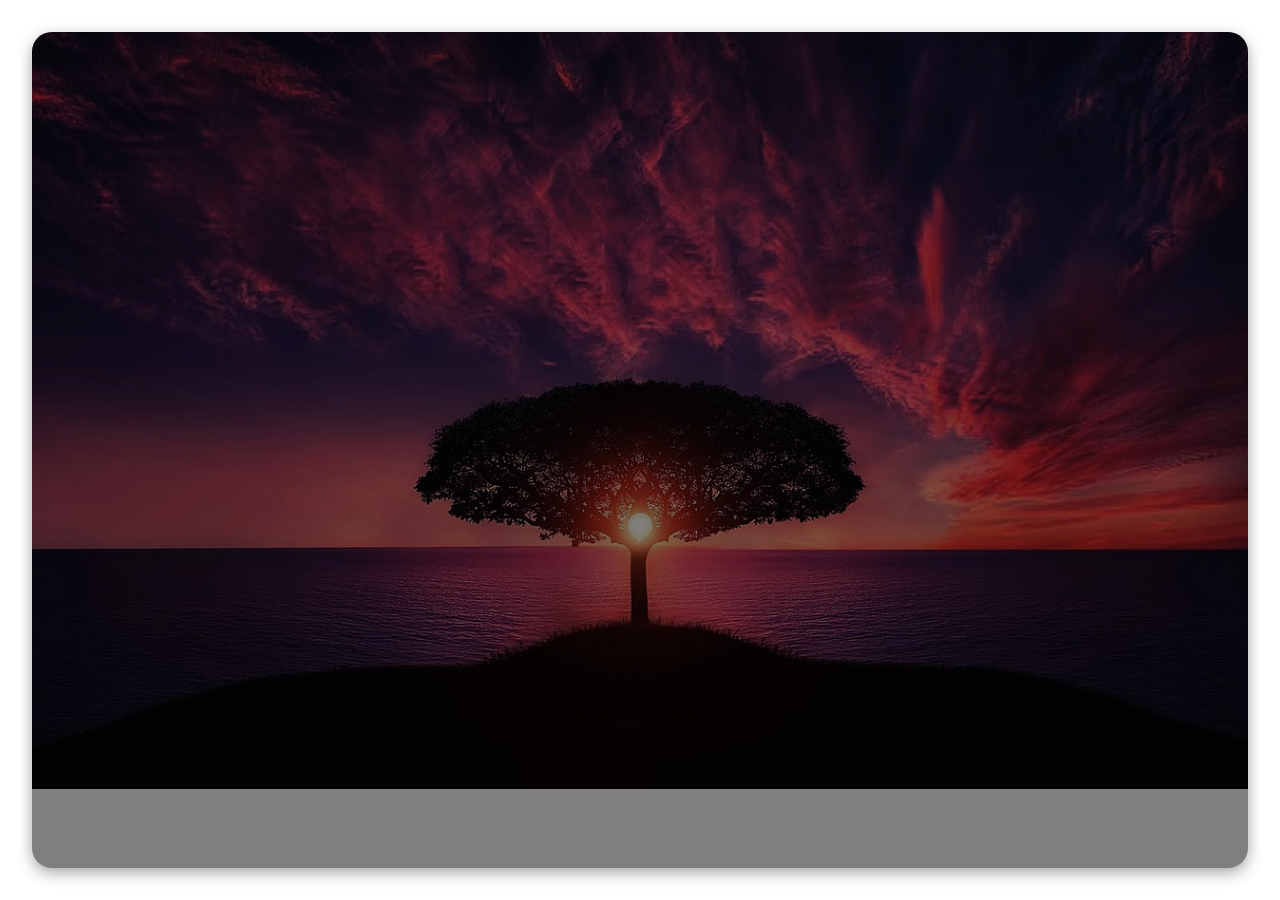
==== index.html @ 908c445a "slash removed" ====
<!DOCTYPE html>
<html lang="en">

<head>
    <meta charset="UTF-8">
    <meta name="viewport" content="width=device-width, initial-scale=1.0">
    <title>Carousel</title>
    <link rel="stylesheet" href="carousel.css">
    <link rel="stylesheet" href="https://cdnjs.cloudflare.com/ajax/libs/font-awesome/6.4.2/css/all.min.css" integrity="sha512-z3gLpd7yknf1YoNbCzqRKc4qyor8gaKU1qmn+CShxbuBusANI9QpRohGBreCFkKxLhei6S9CQXFEbbKuqLg0DA==" crossorigin="anonymous" referrerpolicy="no-referrer" />
</head>

<body>
    <div class="container">
        <div class="img-container auto">
            <div class="slide">
                <img class="active" src="img/tree-736885_1280.jpg" alt="">
            </div>
            <div class="slide">
                <img src="img/road-1072823_1280.jpg" alt="">
            </div>
            <div class="slide">
                <img src="img/flowers-276014_1280.jpg" alt="">
            </div>
            <div class="slide">
                <img src="img/dandelion-445228_1280.jpg" alt="">
            </div>
            <div class="slide">
                <img src="img/mountains-190055_1280.jpg" alt="">
            </div>
            <div class="slide">
                <img src="img/aurora-1197753_1280.jpg" alt="">
            </div>
            <div class="slide">
                <img src="img/pink-324175_1280.jpg" alt="">
            </div>
            <div class="arr-btn">
                <div class="arrow" id="left"><i class="fa-solid fa-arrow-left"></i></div>
                <div class="arrow" id="right"><i class="fa-solid fa-arrow-right"></i></div>
            </div>
        </div>
    </div>

    <!-- <script src="/carousel.js"></script> -->
    <script src="/script.js"></script>
</body>

</html>
---- carousel.css ----
*{
    margin: 0;
    padding: 0;
    box-sizing: border-box;
    font-family: 'roboto', sans-serif;
    list-style: none;
    text-decoration: none;
}

.container{
    height: 100vh;
    width: 100vw;
    overflow-x: hidden;
    padding: 2em;
}

.img-container{
    display: flex;
    width: 100%;
    height: 100%;
    overflow: hidden;
    position: relative;
    border-radius: 20px;
    box-shadow: rgba(0, 0, 0, 0.35) 0px 5px 15px;
}

.slide{
    position: absolute;
    width: 100%;
    height: 100%;
    z-index: -1;
    user-select: none;
}

.img-container img{
    width: 100%;
    transition: all 1s cubic-bezier(0.165, 0.84, 0.44, 1);
    visibility: hidden;
    opacity: 0;
}

.img-container::before{
    content: '';
    background-color: rgba(0, 0, 0);
    position: absolute;
    top: 0;
    left: 0;
    z-index: 2;
    width: 100%;
    height: 100%;
    opacity: .5;
}

.inactive{
    visibility: hidden;
    opacity: 0;
}

.img-container img.active{
    visibility: visible;
    opacity: 1;
}

.arr-btn{
    display: flex;
    justify-content: space-between;
    width: 100%;
    padding: 0 1em;
    align-items: center;
    position: relative;
    z-index: 3;
}

.arrow{
    padding: .8em 1em;
    cursor: pointer;
}

.arrow:hover{
    background-color: rgba(255, 255, 255, .2);
    border-radius: 10px;
}

#left{
    visibility: hidden;
}

i{
    color: white;
    font-size: 2.5rem;
}
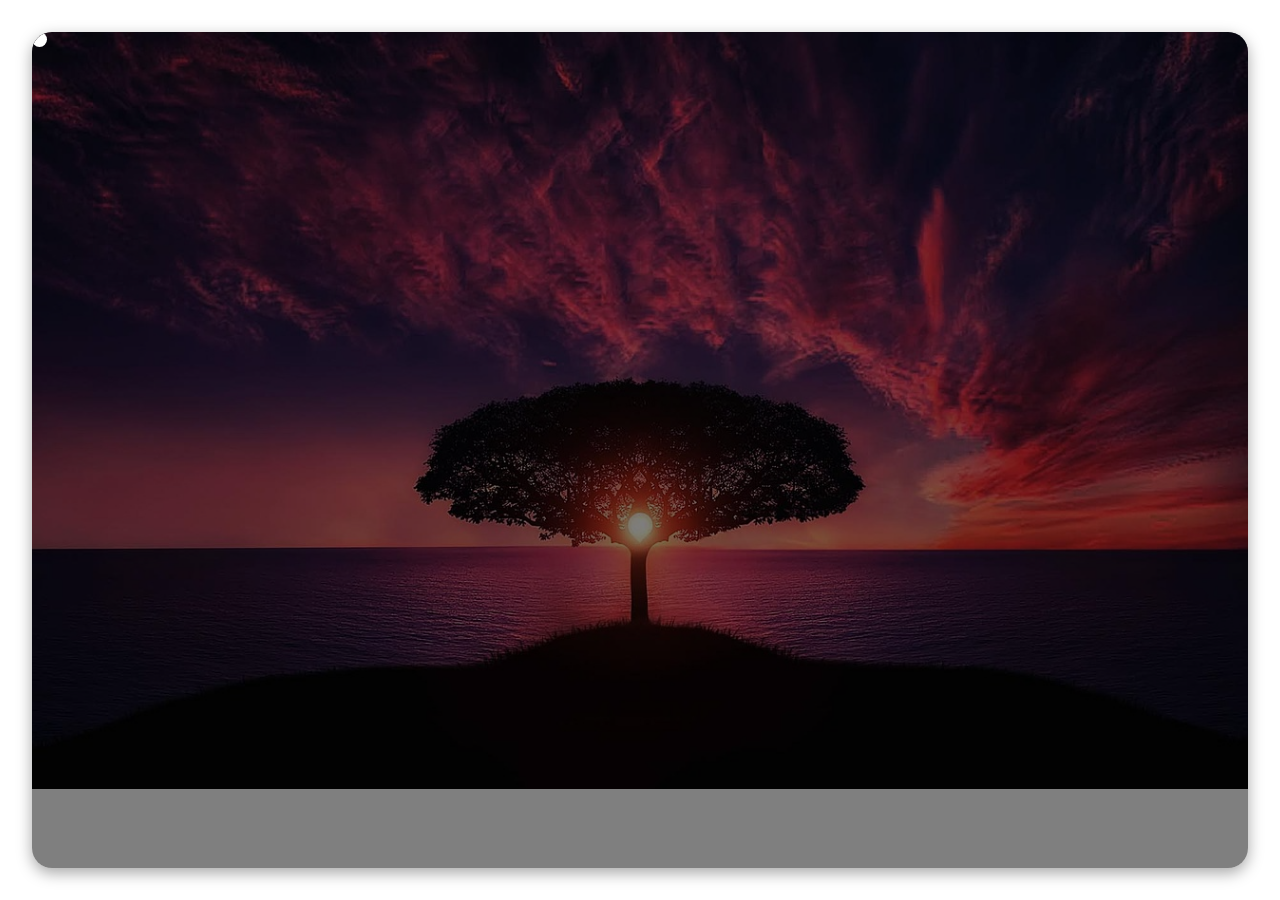
==== commit 383afb1f: "mouse follower added on the image container" ====
--- a/index.html
+++ b/index.html
@@ -12,6 +12,7 @@
 <body>
     <div class="container">
         <div class="img-container auto">
+            <div class="cursor-follower"></div>
             <div class="slide">
                 <img class="active" src="img/tree-736885_1280.jpg" alt="">
             </div>
@@ -40,8 +41,7 @@
         </div>
     </div>
 
-    <!-- <script src="/carousel.js"></script> -->
-    <script src="/script.js"></script>
+    <script src="script.js"></script>
 </body>
 
 </html>--- a/carousel.css
+++ b/carousel.css
@@ -89,3 +89,15 @@
     color: white;
     font-size: 2.5rem;
 }
+
+.cursor-follower{
+    position: absolute;
+    top: 0;
+    left: 0;
+    z-index: 2;
+    width: 15px;
+    height: 15px;
+    background-color: white;
+    border-radius: 50%;
+    transition: all .5s cubic-bezier(0.165, 0.84, 0.44, 1);
+}
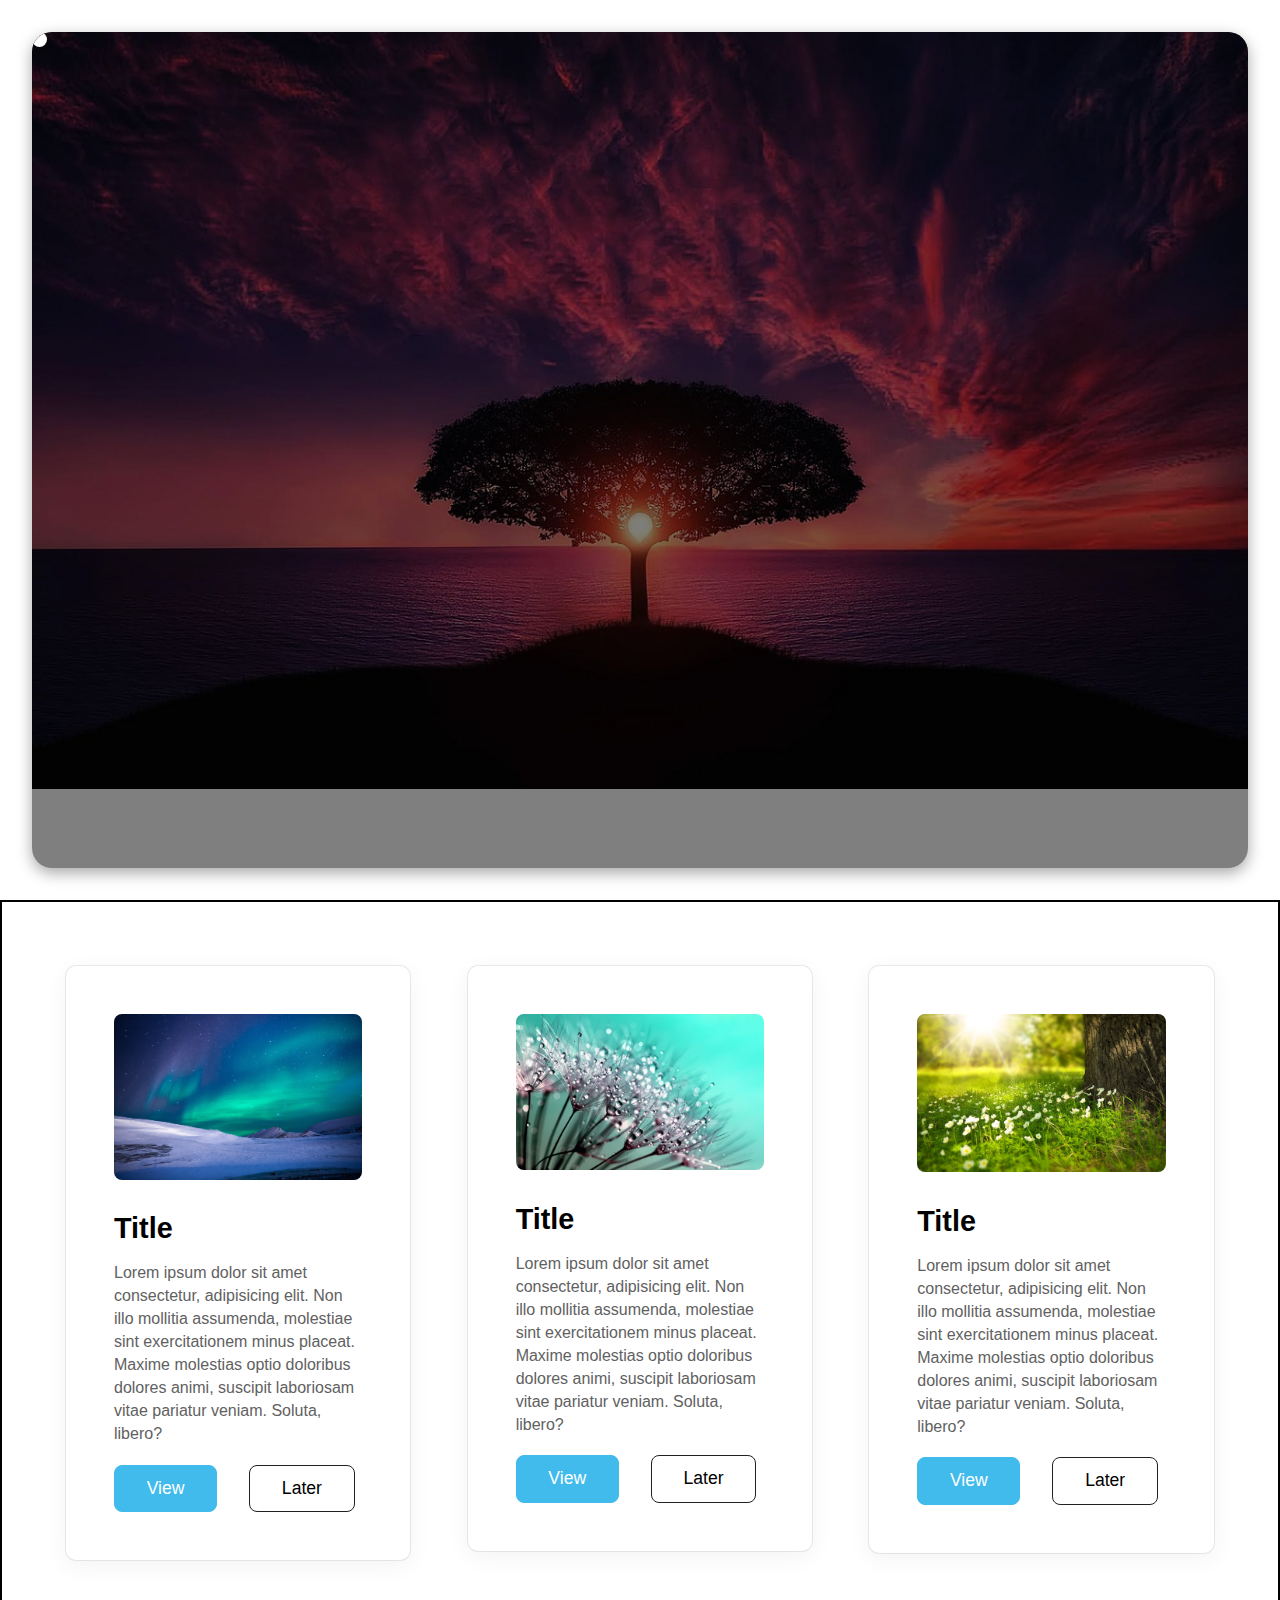
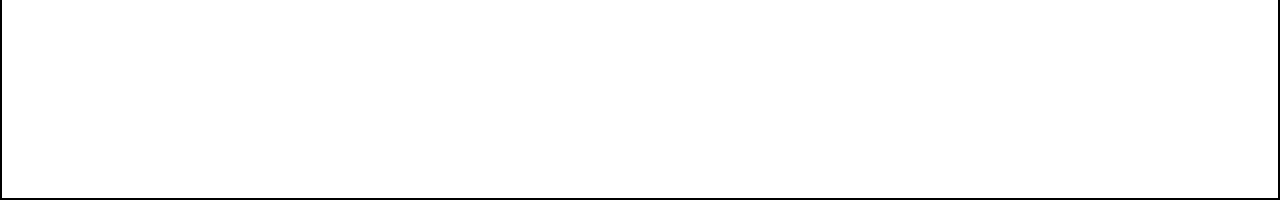
==== commit 2d58417b: "Card slider started building" ====
--- a/index.html
+++ b/index.html
@@ -6,12 +6,14 @@
     <meta name="viewport" content="width=device-width, initial-scale=1.0">
     <title>Carousel</title>
     <link rel="stylesheet" href="carousel.css">
-    <link rel="stylesheet" href="https://cdnjs.cloudflare.com/ajax/libs/font-awesome/6.4.2/css/all.min.css" integrity="sha512-z3gLpd7yknf1YoNbCzqRKc4qyor8gaKU1qmn+CShxbuBusANI9QpRohGBreCFkKxLhei6S9CQXFEbbKuqLg0DA==" crossorigin="anonymous" referrerpolicy="no-referrer" />
+    <link rel="stylesheet" href="https://cdnjs.cloudflare.com/ajax/libs/font-awesome/6.4.2/css/all.min.css"
+        integrity="sha512-z3gLpd7yknf1YoNbCzqRKc4qyor8gaKU1qmn+CShxbuBusANI9QpRohGBreCFkKxLhei6S9CQXFEbbKuqLg0DA=="
+        crossorigin="anonymous" referrerpolicy="no-referrer" />
 </head>
 
 <body>
-    <div class="container">
-        <div class="img-container auto">
+    <div class="container" id="container1">
+        <div class="img-container auto" id="slider1">
             <div class="cursor-follower"></div>
             <div class="slide">
                 <img class="active" src="img/tree-736885_1280.jpg" alt="">
@@ -41,6 +43,75 @@
         </div>
     </div>
 
+
+    <div class="container" id="container2">
+        <div id="slider2">
+            <div class="cards">
+                <img src="img/aurora-1197753_1280.jpg"
+                    alt="">
+                <h3>Title</h3>
+                <p>Lorem ipsum dolor sit amet consectetur, adipisicing elit. Non illo mollitia assumenda, molestiae sint
+                    exercitationem minus placeat. Maxime molestias optio doloribus dolores animi, suscipit laboriosam
+                    vitae pariatur veniam. Soluta, libero?</p>
+                <div class="cta">
+                    <button class="btn btn-primary">View</button>
+                    <button class="btn btn-secondary">Later</button>
+                </div>
+            </div>
+            <div class="cards">
+                <img src="img/dandelion-445228_1280.jpg"
+                    alt="">
+                <h3>Title</h3>
+                <p>Lorem ipsum dolor sit amet consectetur, adipisicing elit. Non illo mollitia assumenda, molestiae sint
+                    exercitationem minus placeat. Maxime molestias optio doloribus dolores animi, suscipit laboriosam
+                    vitae pariatur veniam. Soluta, libero?</p>
+                <div class="cta">
+                    <button class="btn btn-primary">View</button>
+                    <button class="btn btn-secondary">Later</button>
+                </div>
+            </div>
+            <div class="cards">
+                <img src="img/flowers-276014_1280.jpg"
+                    alt="">
+                <h3>Title</h3>
+                <p>Lorem ipsum dolor sit amet consectetur, adipisicing elit. Non illo mollitia assumenda, molestiae sint
+                    exercitationem minus placeat. Maxime molestias optio doloribus dolores animi, suscipit laboriosam
+                    vitae pariatur veniam. Soluta, libero?</p>
+                <div class="cta">
+                    <button class="btn btn-primary">View</button>
+                    <button class="btn btn-secondary">Later</button>
+                </div>
+            </div>
+            <div class="cards">
+                <img src="img/flowers-276014_1280.jpg"
+                    alt="">
+                <h3>Title</h3>
+                <p>Lorem ipsum dolor sit amet consectetur, adipisicing elit. Non illo mollitia assumenda, molestiae sint
+                    exercitationem minus placeat. Maxime molestias optio doloribus dolores animi, suscipit laboriosam
+                    vitae pariatur veniam. Soluta, libero?</p>
+                <div class="cta">
+                    <button class="btn btn-primary">View</button>
+                    <button class="btn btn-secondary">Later</button>
+                </div>
+            </div>
+        </div>
+    </div>
+
+
+
+
+
+
+
+
+
+
+
+
+
+
+
+
     <script src="script.js"></script>
 </body>
 
--- a/carousel.css
+++ b/carousel.css
@@ -7,11 +7,22 @@
     text-decoration: none;
 }
 
+body{
+    overflow-x: hidden;
+    overflow-y: scroll;
+    scroll-snap-type: y mandatory;
+}
+
+body::-webkit-scrollbar{
+    display: none;
+}
+
 .container{
     height: 100vh;
     width: 100vw;
     overflow-x: hidden;
     padding: 2em;
+    scroll-snap-align: start;
 }
 
 .img-container{
@@ -99,5 +110,101 @@
     height: 15px;
     background-color: white;
     border-radius: 50%;
-    transition: all .5s cubic-bezier(0.165, 0.84, 0.44, 1);
-}
+    transition: all 1s cubic-bezier(0.165, 0.84, 0.44, 1);
+}
+
+/* SLIDER 1 END HERE */
+
+
+/* SLIDER 2 STARTS HERE */
+#container2{
+    border: 2px solid black;
+    scroll-snap-align: start;
+    display: flex;
+    justify-content: center;
+    align-items: center;
+}
+
+#slider2{
+    width: 100%;
+    /* background-color: pink; */
+    white-space: nowrap;
+    height: 100%;
+    overflow-x: hidden;
+    padding: 2em;
+    display: inline-block;
+    vertical-align: middle;
+}
+
+.cards{
+    display: inline-block;
+    box-shadow: rgba(0, 0, 0, 0.05) 0px 6px 24px 0px, rgba(0, 0, 0, 0.08) 0px 0px 0px 1px;
+    border-radius: 10px;
+    row-gap: 1em;
+    padding: 3em 3em;
+    width: 30%;
+    white-space:normal;
+    background-color: white;
+    vertical-align: top;
+    margin-right: 4.6%;
+    overflow: hidden;
+}
+
+.cards img{
+    width: 100%;
+    border-radius: 8px;
+}
+
+.cards h3{
+    margin-top: 1em;
+    font-size: 1.8rem;
+}
+
+.cards p{
+    margin-top: 1em;
+    line-height: 23px;
+    color: rgb(97, 97, 97);
+}
+
+.cards .cta{
+    display: flex;
+    column-gap: 2em;
+    margin-top: 1.2em;
+}
+
+.cards .btn{
+    padding: .7em 1.8em;
+    font-size: 1.1rem;
+    border-radius: 8px;
+    cursor: pointer;
+    font-weight: 500;
+}
+
+.btn-primary{
+    background-color: #40bbec;
+    color: white;
+    border: 1px solid #40bbec;
+}
+
+.btn-secondary{
+    background-color: transparent;
+    border: 1px solid #212121;
+}
+
+
+
+
+
+
+
+
+
+
+
+
+
+
+
+
+
+/* SLIDER 2 END HERE */
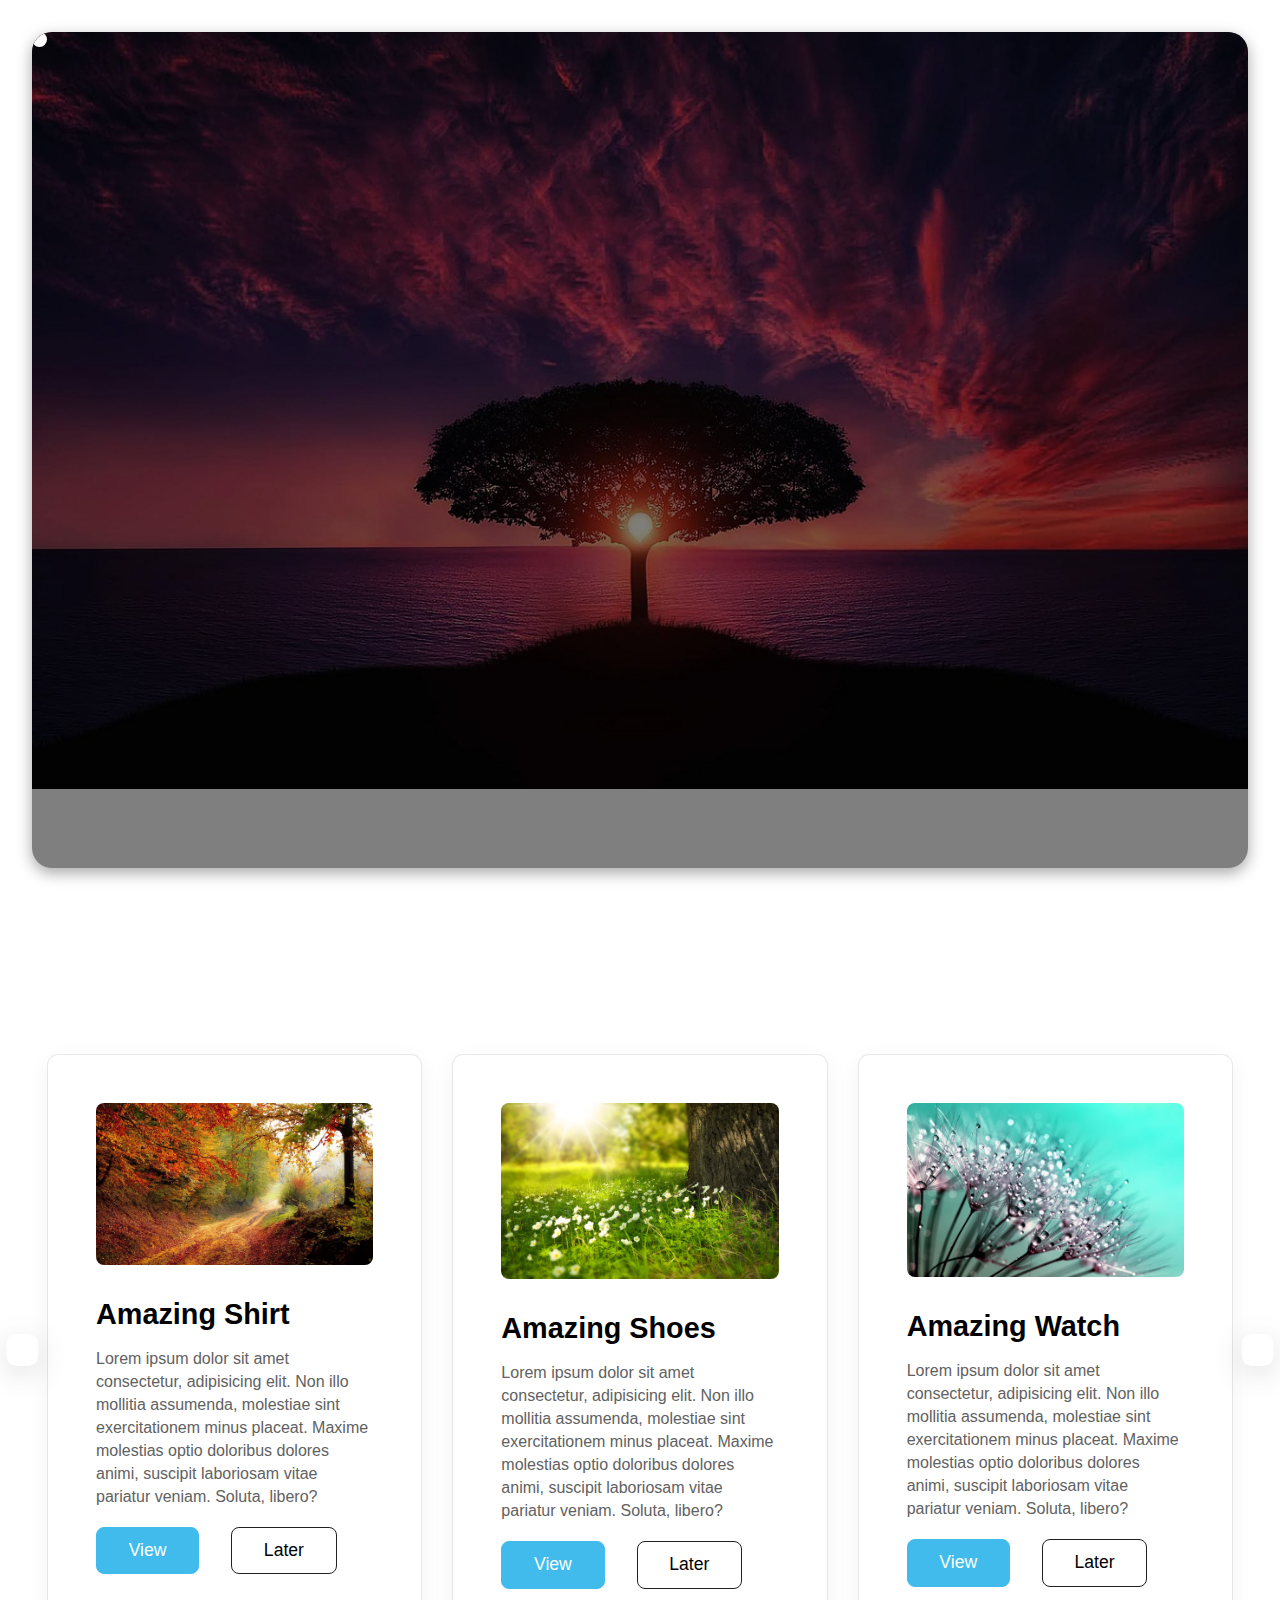
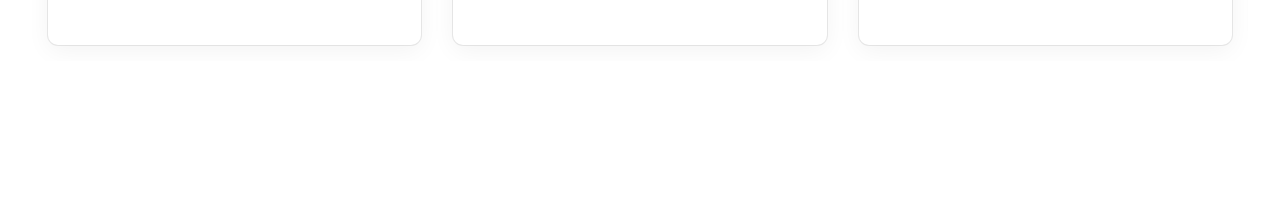
==== commit 5f84eae5: "Slider created" ====
--- a/index.html
+++ b/index.html
@@ -44,56 +44,17 @@
     </div>
 
 
-    <div class="container" id="container2">
+    <div id="container2">
         <div id="slider2">
-            <div class="cards">
-                <img src="img/aurora-1197753_1280.jpg"
-                    alt="">
-                <h3>Title</h3>
-                <p>Lorem ipsum dolor sit amet consectetur, adipisicing elit. Non illo mollitia assumenda, molestiae sint
-                    exercitationem minus placeat. Maxime molestias optio doloribus dolores animi, suscipit laboriosam
-                    vitae pariatur veniam. Soluta, libero?</p>
-                <div class="cta">
-                    <button class="btn btn-primary">View</button>
-                    <button class="btn btn-secondary">Later</button>
-                </div>
+            <div class="arr-btn-1">
+                <div class="arrow-1" id="left-1"><i class="fa-solid fa-arrow-left"></i></div>
+                <div class="arrow-1" id="right-1"><i class="fa-solid fa-arrow-right"></i></div>
             </div>
-            <div class="cards">
-                <img src="img/dandelion-445228_1280.jpg"
-                    alt="">
-                <h3>Title</h3>
-                <p>Lorem ipsum dolor sit amet consectetur, adipisicing elit. Non illo mollitia assumenda, molestiae sint
-                    exercitationem minus placeat. Maxime molestias optio doloribus dolores animi, suscipit laboriosam
-                    vitae pariatur veniam. Soluta, libero?</p>
-                <div class="cta">
-                    <button class="btn btn-primary">View</button>
-                    <button class="btn btn-secondary">Later</button>
-                </div>
+            <div class="slides">
+
             </div>
-            <div class="cards">
-                <img src="img/flowers-276014_1280.jpg"
-                    alt="">
-                <h3>Title</h3>
-                <p>Lorem ipsum dolor sit amet consectetur, adipisicing elit. Non illo mollitia assumenda, molestiae sint
-                    exercitationem minus placeat. Maxime molestias optio doloribus dolores animi, suscipit laboriosam
-                    vitae pariatur veniam. Soluta, libero?</p>
-                <div class="cta">
-                    <button class="btn btn-primary">View</button>
-                    <button class="btn btn-secondary">Later</button>
-                </div>
-            </div>
-            <div class="cards">
-                <img src="img/flowers-276014_1280.jpg"
-                    alt="">
-                <h3>Title</h3>
-                <p>Lorem ipsum dolor sit amet consectetur, adipisicing elit. Non illo mollitia assumenda, molestiae sint
-                    exercitationem minus placeat. Maxime molestias optio doloribus dolores animi, suscipit laboriosam
-                    vitae pariatur veniam. Soluta, libero?</p>
-                <div class="cta">
-                    <button class="btn btn-primary">View</button>
-                    <button class="btn btn-secondary">Later</button>
-                </div>
-            </div>
+            
+
         </div>
     </div>
 
--- a/carousel.css
+++ b/carousel.css
@@ -1,4 +1,4 @@
-*{
+* {
     margin: 0;
     padding: 0;
     box-sizing: border-box;
@@ -7,17 +7,17 @@
     text-decoration: none;
 }
 
-body{
+body {
     overflow-x: hidden;
     overflow-y: scroll;
     scroll-snap-type: y mandatory;
 }
 
-body::-webkit-scrollbar{
+body::-webkit-scrollbar {
     display: none;
 }
 
-.container{
+.container {
     height: 100vh;
     width: 100vw;
     overflow-x: hidden;
@@ -25,7 +25,7 @@
     scroll-snap-align: start;
 }
 
-.img-container{
+.img-container {
     display: flex;
     width: 100%;
     height: 100%;
@@ -35,7 +35,7 @@
     box-shadow: rgba(0, 0, 0, 0.35) 0px 5px 15px;
 }
 
-.slide{
+.slide {
     position: absolute;
     width: 100%;
     height: 100%;
@@ -43,14 +43,14 @@
     user-select: none;
 }
 
-.img-container img{
+.img-container img {
     width: 100%;
     transition: all 1s cubic-bezier(0.165, 0.84, 0.44, 1);
     visibility: hidden;
     opacity: 0;
 }
 
-.img-container::before{
+.img-container::before {
     content: '';
     background-color: rgba(0, 0, 0);
     position: absolute;
@@ -62,17 +62,17 @@
     opacity: .5;
 }
 
-.inactive{
+.inactive {
     visibility: hidden;
     opacity: 0;
 }
 
-.img-container img.active{
+.img-container img.active {
     visibility: visible;
     opacity: 1;
 }
 
-.arr-btn{
+.arr-btn {
     display: flex;
     justify-content: space-between;
     width: 100%;
@@ -82,26 +82,26 @@
     z-index: 3;
 }
 
-.arrow{
+.arrow {
     padding: .8em 1em;
     cursor: pointer;
 }
 
-.arrow:hover{
+.arrow:hover {
     background-color: rgba(255, 255, 255, .2);
     border-radius: 10px;
 }
 
-#left{
+#left {
     visibility: hidden;
 }
 
-i{
+i {
     color: white;
     font-size: 2.5rem;
 }
 
-.cursor-follower{
+.cursor-follower {
     position: absolute;
     top: 0;
     left: 0;
@@ -117,62 +117,94 @@
 
 
 /* SLIDER 2 STARTS HERE */
-#container2{
-    border: 2px solid black;
+#container2 {
+    height: 100vh;
     scroll-snap-align: start;
-    display: flex;
-    justify-content: center;
+    width: 100vw;
+    overflow: hidden;
+    display: flex;
     align-items: center;
-}
-
-#slider2{
-    width: 100%;
-    /* background-color: pink; */
-    white-space: nowrap;
-    height: 100%;
-    overflow-x: hidden;
-    padding: 2em;
-    display: inline-block;
-    vertical-align: middle;
-}
-
-.cards{
-    display: inline-block;
+    /* background-color: #212121; */
+}
+
+#slider2 {
+    padding: 0 2em;
+    overflow: hidden;
+    position: relative;
+}
+
+.slides {
+    display: flex;
+    width: 100%;
+    justify-content: left;
+    overflow: hidden;
+    padding: 1em 0;
+    padding-left: 1em;
+    position: relative;
+    overflow: hidden;
+}
+
+#left-1 {
+    top: 50%;
+    left: 0;
+    transform: translate(20%, -50%);
+}
+
+#right-1 {
+    top: 50%;
+    right: 0;
+    transform: translate(-20%, -50%);
+}
+
+.arrow-1 {
+    padding: 1em;
+    position: absolute;
+    position: absolute;
+    background-color: white;
+    z-index: 2;
+    border-radius: 10px;
+    cursor: pointer;
+    box-shadow: rgba(100, 100, 111, 0.2) 0px 7px 29px 0px;
+}
+
+.arrow-1 i{
+    color: #40bbec;
+}
+
+.cards {
+    flex: 0 0 auto;
     box-shadow: rgba(0, 0, 0, 0.05) 0px 6px 24px 0px, rgba(0, 0, 0, 0.08) 0px 0px 0px 1px;
     border-radius: 10px;
-    row-gap: 1em;
     padding: 3em 3em;
-    width: 30%;
-    white-space:normal;
     background-color: white;
-    vertical-align: top;
-    margin-right: 4.6%;
-    overflow: hidden;
-}
-
-.cards img{
-    width: 100%;
+    overflow: hidden;
+    margin-right: 2em;
+}
+
+.cards img {
+    max-width: 100%;
+    height: auto;
     border-radius: 8px;
 }
 
-.cards h3{
+.cards h3 {
     margin-top: 1em;
     font-size: 1.8rem;
 }
 
-.cards p{
+.cards p {
     margin-top: 1em;
     line-height: 23px;
     color: rgb(97, 97, 97);
 }
 
-.cards .cta{
+.cards .cta {
     display: flex;
     column-gap: 2em;
     margin-top: 1.2em;
 }
 
-.cards .btn{
+.cards .btn {
     padding: .7em 1.8em;
     font-size: 1.1rem;
     border-radius: 8px;
@@ -180,13 +212,13 @@
     font-weight: 500;
 }
 
-.btn-primary{
+.btn-primary {
     background-color: #40bbec;
     color: white;
     border: 1px solid #40bbec;
 }
 
-.btn-secondary{
+.btn-secondary {
     background-color: transparent;
     border: 1px solid #212121;
 }
@@ -207,4 +239,4 @@
 
 
 
-/* SLIDER 2 END HERE */
+/* SLIDER 2 END HERE */